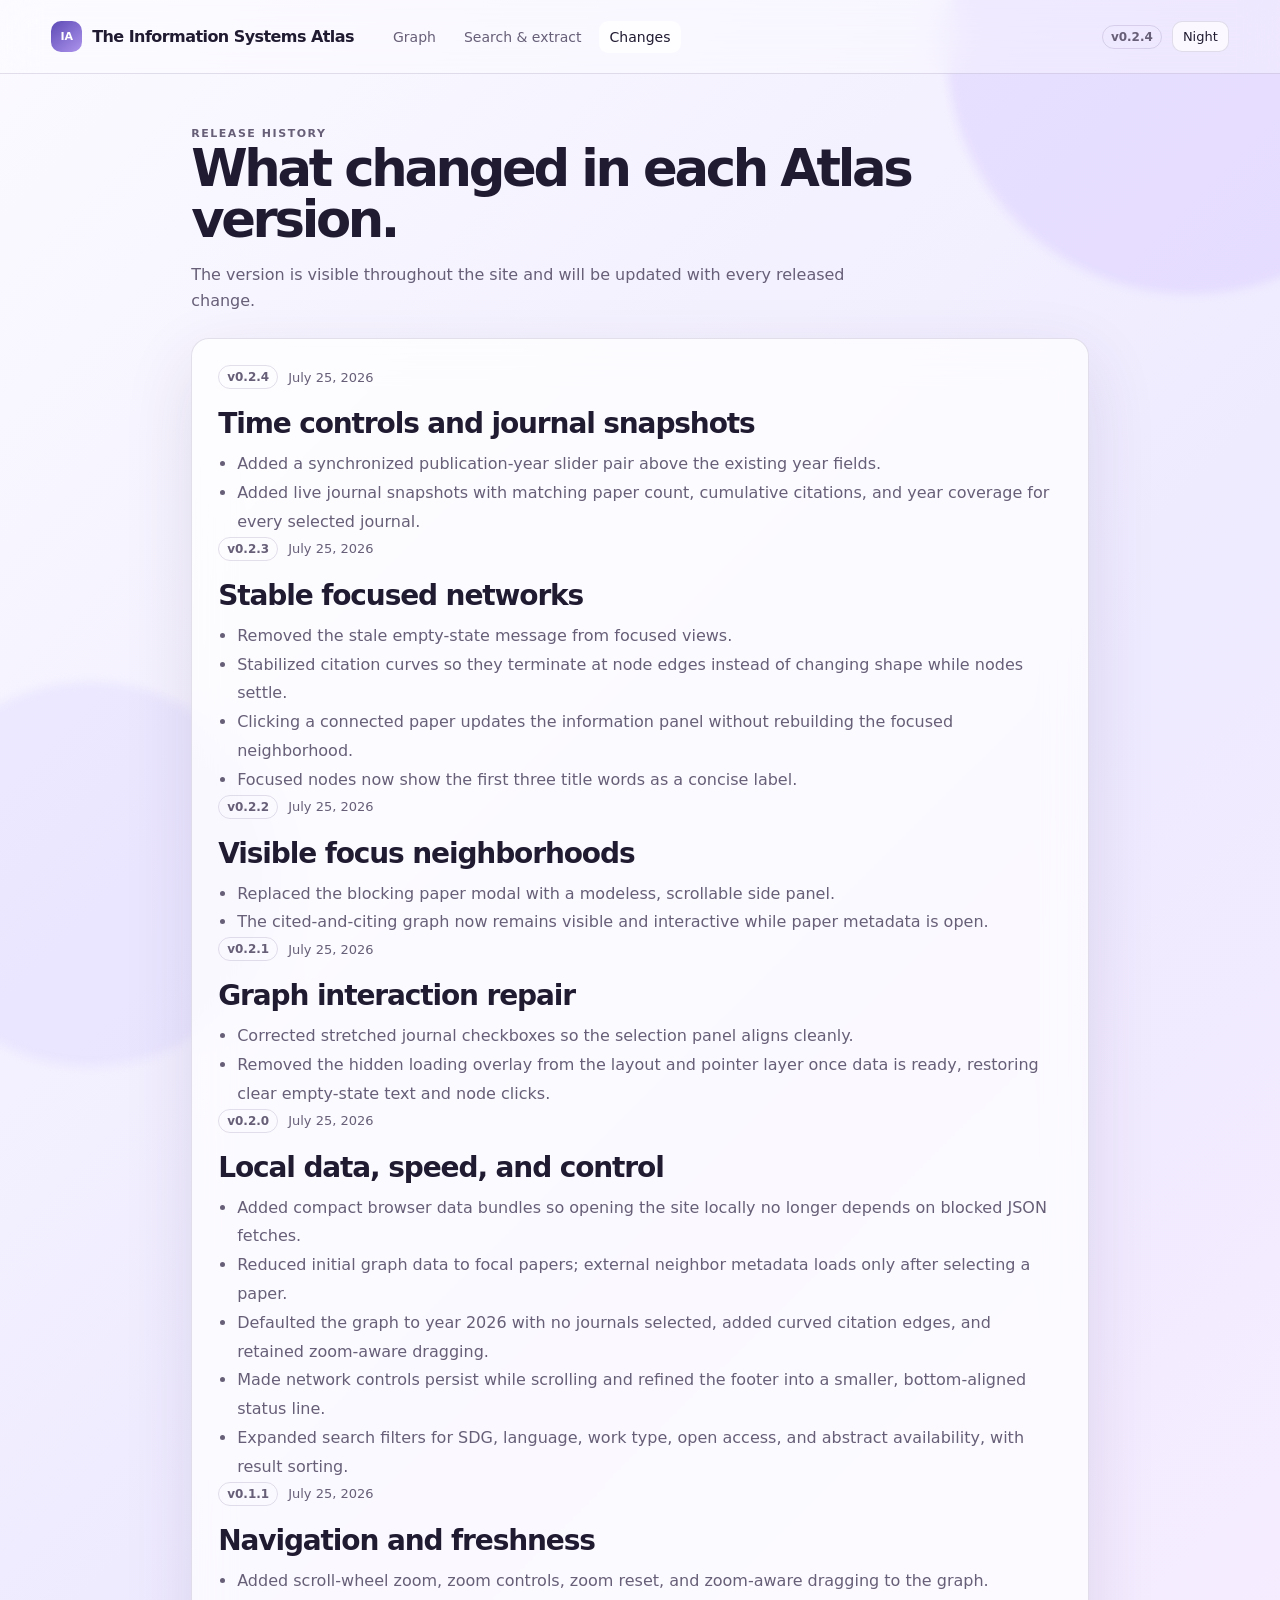
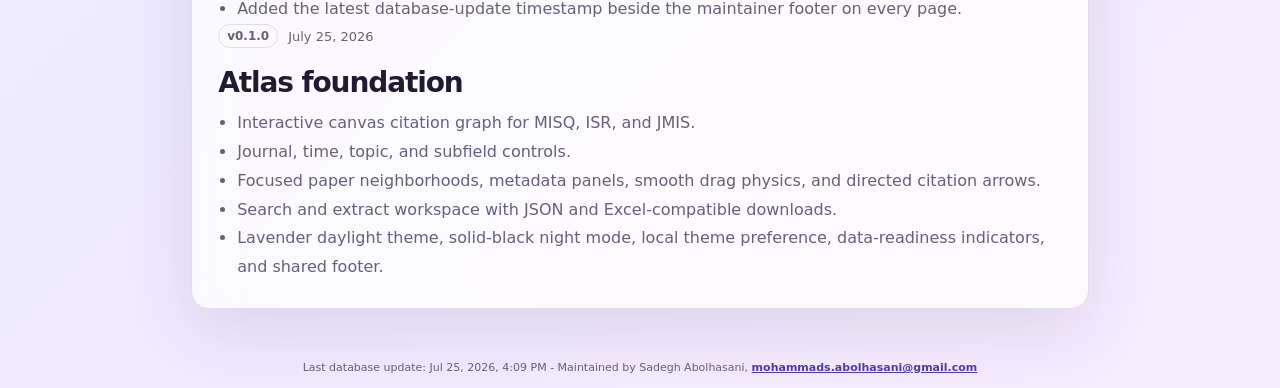
==== changes.html @ 35831360 "Initial Information Systems Atlas site" ====
<!doctype html>
<html lang="en">
  <head>
    <meta charset="UTF-8" />
    <meta name="viewport" content="width=device-width, initial-scale=1.0" />
    <title>Changes - The Information Systems Atlas</title>
    <link rel="stylesheet" href="styles.css" />
    <script defer src="version.js"></script>
    <script defer src="atlas_metadata.js"></script>
    <script defer src="app.js"></script>
  </head>
  <body>
    <div class="ambient ambient-one"></div><div class="ambient ambient-two"></div>
    <header class="site-header">
      <a class="brand" href="index.html"><span class="brand-mark">IA</span><span>The Information Systems Atlas</span></a>
      <nav aria-label="Primary navigation"><a href="index.html">Graph</a><a href="search.html">Search &amp; extract</a><a class="active" href="changes.html">Changes</a></nav>
      <div class="header-actions"><span class="version-pill">v<span data-version></span></span><button class="theme-toggle" type="button" aria-label="Toggle night mode">Night</button></div>
    </header>
    <main class="changes-layout">
      <section class="hero-panel compact"><p class="eyebrow">Release history</p><h1>What changed in each Atlas version.</h1><p>The version is visible throughout the site and will be updated with every released change.</p></section>
      <section class="changelog-card">
        <article><div class="release-meta"><span class="version-pill">v0.2.4</span><time datetime="2026-07-25">July 25, 2026</time></div><h2>Time controls and journal snapshots</h2><ul><li>Added a synchronized publication-year slider pair above the existing year fields.</li><li>Added live journal snapshots with matching paper count, cumulative citations, and year coverage for every selected journal.</li></ul></article>
        <article><div class="release-meta"><span class="version-pill">v0.2.3</span><time datetime="2026-07-25">July 25, 2026</time></div><h2>Stable focused networks</h2><ul><li>Removed the stale empty-state message from focused views.</li><li>Stabilized citation curves so they terminate at node edges instead of changing shape while nodes settle.</li><li>Clicking a connected paper updates the information panel without rebuilding the focused neighborhood.</li><li>Focused nodes now show the first three title words as a concise label.</li></ul></article>
        <article><div class="release-meta"><span class="version-pill">v0.2.2</span><time datetime="2026-07-25">July 25, 2026</time></div><h2>Visible focus neighborhoods</h2><ul><li>Replaced the blocking paper modal with a modeless, scrollable side panel.</li><li>The cited-and-citing graph now remains visible and interactive while paper metadata is open.</li></ul></article>
        <article><div class="release-meta"><span class="version-pill">v0.2.1</span><time datetime="2026-07-25">July 25, 2026</time></div><h2>Graph interaction repair</h2><ul><li>Corrected stretched journal checkboxes so the selection panel aligns cleanly.</li><li>Removed the hidden loading overlay from the layout and pointer layer once data is ready, restoring clear empty-state text and node clicks.</li></ul></article>
        <article><div class="release-meta"><span class="version-pill">v0.2.0</span><time datetime="2026-07-25">July 25, 2026</time></div><h2>Local data, speed, and control</h2><ul><li>Added compact browser data bundles so opening the site locally no longer depends on blocked JSON fetches.</li><li>Reduced initial graph data to focal papers; external neighbor metadata loads only after selecting a paper.</li><li>Defaulted the graph to year 2026 with no journals selected, added curved citation edges, and retained zoom-aware dragging.</li><li>Made network controls persist while scrolling and refined the footer into a smaller, bottom-aligned status line.</li><li>Expanded search filters for SDG, language, work type, open access, and abstract availability, with result sorting.</li></ul></article>
        <article><div class="release-meta"><span class="version-pill">v0.1.1</span><time datetime="2026-07-25">July 25, 2026</time></div><h2>Navigation and freshness</h2><ul><li>Added scroll-wheel zoom, zoom controls, zoom reset, and zoom-aware dragging to the graph.</li><li>Added the latest database-update timestamp beside the maintainer footer on every page.</li></ul></article>
        <article><div class="release-meta"><span class="version-pill">v0.1.0</span><time datetime="2026-07-25">July 25, 2026</time></div><h2>Atlas foundation</h2><ul><li>Interactive canvas citation graph for MISQ, ISR, and JMIS.</li><li>Journal, time, topic, and subfield controls.</li><li>Focused paper neighborhoods, metadata panels, smooth drag physics, and directed citation arrows.</li><li>Search and extract workspace with JSON and Excel-compatible downloads.</li><li>Lavender daylight theme, solid-black night mode, local theme preference, data-readiness indicators, and shared footer.</li></ul></article>
      </section>
    </main>
    <footer>Last database update: <span data-last-update>Reading...</span> - Maintained by Sadegh Abolhasani, <a href="mailto:mohammads.abolhasani@gmail.com">mohammads.abolhasani@gmail.com</a></footer>
  </body>
</html>
---- styles.css ----
:root { --ink:#211b32; --muted:#675f78; --paper:rgba(255,255,255,.72); --line:rgba(74,53,116,.15); --lav:#eeeaff; --lav-2:#ded4fb; --shadow:0 24px 70px rgba(63,41,99,.12); --misq:#7463d9; --isr:#ef8a67; --jmis:#25a99b; --external:#98a0b8; --accent:#4f3da6; }
*{box-sizing:border-box} body{margin:0;min-height:100vh;color:var(--ink);font-family:Inter,ui-sans-serif,system-ui,-apple-system,BlinkMacSystemFont,"Segoe UI",sans-serif;background:linear-gradient(135deg,#fbfaff 0%,var(--lav) 55%,#f8edff 100%);transition:background .35s,color .35s}.ambient{position:fixed;border-radius:50%;filter:blur(5px);pointer-events:none;z-index:-1}.ambient-one{width:38vw;height:38vw;top:-15vw;right:-12vw;background:rgba(201,178,255,.28)}.ambient-two{width:30vw;height:30vw;bottom:-13vw;left:-8vw;background:rgba(207,197,255,.25)}
body.night{--ink:#f5f2fb;--muted:#bdb6ca;--paper:rgba(18,18,18,.88);--line:rgba(255,255,255,.15);--lav:#000;--lav-2:#000;--shadow:0 24px 70px rgba(0,0,0,.48);--accent:#c2aaff;background:#000}.night .ambient{display:none}.night input,.night select{background:#121212;color:var(--ink)}.night .network-shell{background:#050505}.night .paper-dialog{background:#0a0a0a}
a{color:inherit}.site-header{height:74px;padding:0 clamp(20px,4vw,64px);display:flex;align-items:center;gap:28px;border-bottom:1px solid var(--line);background:rgba(255,255,255,.32);backdrop-filter:blur(18px);position:sticky;top:0;z-index:20}.brand{display:flex;align-items:center;gap:10px;text-decoration:none;font-weight:760;letter-spacing:-.035em;white-space:nowrap}.brand-mark{width:31px;height:31px;border-radius:10px;display:grid;place-items:center;background:linear-gradient(140deg,#5d4bb5,#ad94ed);color:white;font-size:11px;letter-spacing:0}.site-header nav{display:flex;gap:6px}.site-header nav a{padding:8px 11px;border-radius:9px;text-decoration:none;color:var(--muted);font-size:14px}.site-header nav a.active,.site-header nav a:hover{color:var(--ink);background:var(--paper)}.header-actions{margin-left:auto;display:flex;align-items:center;gap:10px}.version-pill{font-size:12px;font-weight:750;border:1px solid var(--line);border-radius:999px;padding:4px 8px;color:var(--muted);white-space:nowrap}.theme-toggle,.text-button,.secondary-button{border:1px solid var(--line);border-radius:10px;background:var(--paper);color:var(--ink);cursor:pointer;font:inherit}.theme-toggle{padding:7px 10px;font-size:13px}.text-button{border:0;background:none;color:var(--accent);padding:0}.primary-button{border:0;border-radius:10px;background:var(--accent);color:white;padding:10px 15px;font:inherit;font-weight:700;cursor:pointer;box-shadow:0 8px 20px rgba(79,61,166,.22)}.secondary-button{padding:9px 12px;font-size:14px}
.graph-layout,.search-layout,.changes-layout{width:min(1540px,100%);margin:0 auto;padding:clamp(30px,4vw,62px) clamp(18px,4vw,64px) 56px}.graph-layout{display:grid;grid-template-columns:300px minmax(0,1fr);gap:20px}.hero-panel{grid-column:1/-1;max-width:790px}.hero-panel.compact{margin-bottom:24px}.eyebrow{text-transform:uppercase;letter-spacing:.14em;font-size:11px;font-weight:800;color:var(--accent);margin:0 0 11px}.hero-panel h1{font-size:clamp(34px,4vw,60px);line-height:.99;letter-spacing:-.065em;margin:0 0 17px}.hero-panel p{margin:0;max-width:670px;line-height:1.65;color:var(--muted)}
.control-panel,.search-controls,.results-panel,.changelog-card{background:var(--paper);border:1px solid var(--line);border-radius:18px;box-shadow:var(--shadow);backdrop-filter:blur(20px)}.control-panel{padding:20px;height:max-content;position:sticky;top:94px}.control-heading{display:flex;justify-content:space-between;gap:10px;align-items:center;margin-bottom:18px}.control-heading strong{font-size:14px}.control-panel fieldset{border:0;padding:0;margin:0 0 16px}.control-panel legend,label{font-size:12px;font-weight:750;color:var(--muted)}.journal-options{display:grid;gap:9px;margin-top:8px}.journal-options label{display:flex;align-items:center;gap:7px;color:var(--ink);font-weight:600}.journal-dot{width:8px;height:8px;border-radius:50%}.misq{background:var(--misq)}.isr{background:var(--isr)}.jmis{background:var(--jmis)}.filter-grid{display:grid;grid-template-columns:1fr 1fr;gap:10px}.control-panel>label{display:grid;gap:6px;margin-top:13px}input,select{width:100%;border:1px solid var(--line);background:rgba(255,255,255,.64);color:var(--ink);border-radius:9px;padding:9px 10px;font:inherit;font-size:13px;outline:none}input:focus,select:focus{border-color:var(--accent);box-shadow:0 0 0 3px rgba(103,76,196,.14)}.graph-legend{display:grid;gap:8px;margin-top:21px;color:var(--muted);font-size:11px}.graph-legend span{display:flex;align-items:center;gap:7px}.line{display:inline-block;width:19px;height:3px;border-radius:99px}.line.misq{background:var(--misq)}.line.isr{background:var(--isr)}.line.jmis{background:var(--jmis)}.line.external{background:var(--external)}
.journal-stats{display:grid;gap:7px;margin:0 0 17px}.journal-stats>p{margin:0;font-size:12px;line-height:1.45;color:var(--muted)}.journal-stat{border-left:3px solid var(--journal-color);padding:7px 0 7px 9px;background:linear-gradient(90deg,color-mix(in srgb,var(--journal-color) 8%,transparent),transparent);border-radius:4px}.journal-stat strong{display:block;font-size:12px;color:var(--ink)}.journal-stat span{display:block;margin-top:2px;font-size:11px;color:var(--muted)}.year-range-control{margin-top:1px!important}.year-range-labels{display:flex;justify-content:space-between;margin:8px 0 5px;font-size:11px;color:var(--muted);font-weight:700}.range-sliders{display:grid;gap:4px}.range-sliders input[type="range"]{width:100%;height:14px;padding:0;border:0;background:transparent;appearance:none}.range-sliders input[type="range"]::-webkit-slider-runnable-track{height:4px;background:var(--line);border-radius:999px}.range-sliders input[type="range"]::-webkit-slider-thumb{appearance:none;width:15px;height:15px;margin-top:-5px;border:2px solid #fff;border-radius:50%;background:var(--accent);box-shadow:0 1px 5px rgba(24,17,47,.26);cursor:ew-resize}.range-sliders input[type="range"]::-moz-range-track{height:4px;background:var(--line);border-radius:999px}.range-sliders input[type="range"]::-moz-range-thumb{width:12px;height:12px;border:2px solid #fff;border-radius:50%;background:var(--accent);box-shadow:0 1px 5px rgba(24,17,47,.26);cursor:ew-resize}
.network-shell{position:relative;min-height:650px;overflow:hidden;background:rgba(255,255,255,.48);border:1px solid var(--line);border-radius:20px;box-shadow:var(--shadow)}.network-toolbar{display:flex;justify-content:space-between;align-items:flex-start;gap:12px;padding:16px 20px;position:absolute;inset:0 0 auto;z-index:3;background:linear-gradient(180deg,rgba(255,255,255,.65),transparent);pointer-events:none}.network-toolbar strong{display:block;font-size:14px}.network-toolbar span,.toolbar-hint{font-size:12px;color:var(--muted);margin-top:4px;display:block}.toolbar-hint{padding-top:2px}.zoom-controls{margin-left:auto;display:flex;gap:4px;pointer-events:auto}.zoom-controls button{min-width:30px;height:30px;border:1px solid var(--line);border-radius:8px;background:var(--paper);color:var(--ink);cursor:pointer;font-weight:750}.zoom-controls #zoom-reset{min-width:48px;font-size:11px}#network-canvas{display:block;width:100%;height:650px;cursor:grab}.network-empty,.network-loading{position:absolute;inset:0;display:grid;place-items:center;color:var(--muted);font-size:14px}.network-loading{background:rgba(247,244,255,.55);z-index:2}.night .network-loading{background:rgba(0,0,0,.6)}
.paper-dialog{width:min(620px,calc(100vw - 28px));max-height:min(82vh,850px);border:1px solid var(--line);border-radius:20px;padding:30px;background:#fff;color:var(--ink);box-shadow:0 25px 100px rgba(16,8,35,.35)}.paper-dialog::backdrop{background:rgba(25,16,44,.32);backdrop-filter:blur(3px)}.close-dialog{position:absolute;right:13px;top:12px;border:0;background:transparent;font-size:30px;cursor:pointer;color:var(--muted)}.paper-kicker{font-size:12px;font-weight:750;color:var(--accent);margin-bottom:10px}.paper-dialog h2{font-size:27px;letter-spacing:-.045em;line-height:1.1;margin:0 25px 15px 0}.paper-meta{display:flex;gap:7px;flex-wrap:wrap;margin-bottom:18px}.paper-meta span{font-size:12px;padding:5px 8px;background:var(--lav);border-radius:999px}.night .paper-meta span{background:#171717}.detail-section{border-top:1px solid var(--line);padding:14px 0}.detail-section h3{font-size:12px;text-transform:uppercase;letter-spacing:.1em;color:var(--muted);margin:0 0 7px}.detail-section p{margin:0;line-height:1.55;font-size:14px}.detail-section a{color:var(--accent);font-weight:700}.detail-chips{display:flex;gap:6px;flex-wrap:wrap}.detail-chips span{font-size:12px;border:1px solid var(--line);border-radius:999px;padding:4px 7px}.dialog-hint{font-size:12px;color:var(--muted);margin-top:17px}
.search-controls{padding:22px}.search-grid{display:grid;grid-template-columns:repeat(4,minmax(0,1fr));gap:14px}.search-grid label{display:grid;gap:6px}.search-grid label:first-child{grid-column:span 2}.search-actions{display:flex;align-items:center;gap:9px;flex-wrap:wrap;margin-top:19px}.result-count{margin-right:auto;color:var(--muted);font-size:13px}.results-panel{margin-top:20px;overflow:hidden}.result-row{padding:18px 20px;border-bottom:1px solid var(--line);display:grid;grid-template-columns:minmax(0,1fr) auto;gap:16px}.result-row:last-child{border-bottom:0}.result-row h2{font-size:16px;letter-spacing:-.025em;margin:0 0 6px}.result-row h2 a{text-decoration:none}.result-row p{margin:0;color:var(--muted);font-size:13px;line-height:1.5}.result-tags{display:flex;gap:6px;flex-wrap:wrap;align-content:start}.result-tags span{font-size:11px;background:var(--lav);border-radius:999px;padding:4px 6px;white-space:nowrap}.night .result-tags span{background:#171717}.empty-results{padding:40px;text-align:center;color:var(--muted)}.changes-layout{max-width:1000px}.changelog-card{padding:26px}.release-meta{display:flex;gap:10px;align-items:center;color:var(--muted);font-size:13px}.changelog-card h2{font-size:28px;letter-spacing:-.04em;margin:18px 0 10px}.changelog-card ul{margin:0;padding-left:19px;line-height:1.8;color:var(--muted)}footer{border-top:1px solid var(--line);padding:22px max(18px,4vw);color:var(--muted);font-size:13px}footer a{color:var(--accent);font-weight:650}
@media(max-width:920px){.graph-layout{grid-template-columns:1fr}.control-panel{position:static}.search-grid{grid-template-columns:repeat(2,minmax(0,1fr))}.site-header{gap:12px}.site-header nav{display:none}.network-shell,#network-canvas{min-height:560px;height:560px}}@media(max-width:600px){.brand span:last-child{display:none}.hero-panel h1{font-size:38px}.search-grid{grid-template-columns:1fr}.search-grid label:first-child{grid-column:auto}.result-row{grid-template-columns:1fr}.toolbar-hint{display:none}.header-actions{gap:5px}.theme-toggle span{display:none}}

/* Version 0.2 layout refinements */
body{display:flex;flex-direction:column}.graph-layout,.search-layout,.changes-layout{flex:1;padding-bottom:42px}.control-panel{top:86px;max-height:calc(100vh - 98px);overflow:auto}footer{margin-top:auto;padding:10px max(18px,4vw) 14px;text-align:center;font-size:11px;background:transparent;border:0}
@media(max-width:920px){.control-panel{position:sticky;top:82px;z-index:10}}

/* Version 0.2.1 interaction and alignment corrections */
.journal-options input[type="checkbox"]{width:auto;min-width:0;margin:0;accent-color:var(--accent)}.network-empty[hidden],.network-loading[hidden]{display:none!important}

/* Version 0.2.2: focused graph stays active beside the paper details. */
.paper-dialog{position:fixed;top:92px;right:22px;left:auto;margin:0;width:min(430px,calc(100vw - 40px));height:calc(100vh - 120px);max-height:none;z-index:30}.paper-dialog::backdrop{display:none}
@media(max-width:700px){.paper-dialog{top:auto;right:12px;bottom:12px;width:calc(100vw - 24px);height:min(70vh,700px)}}
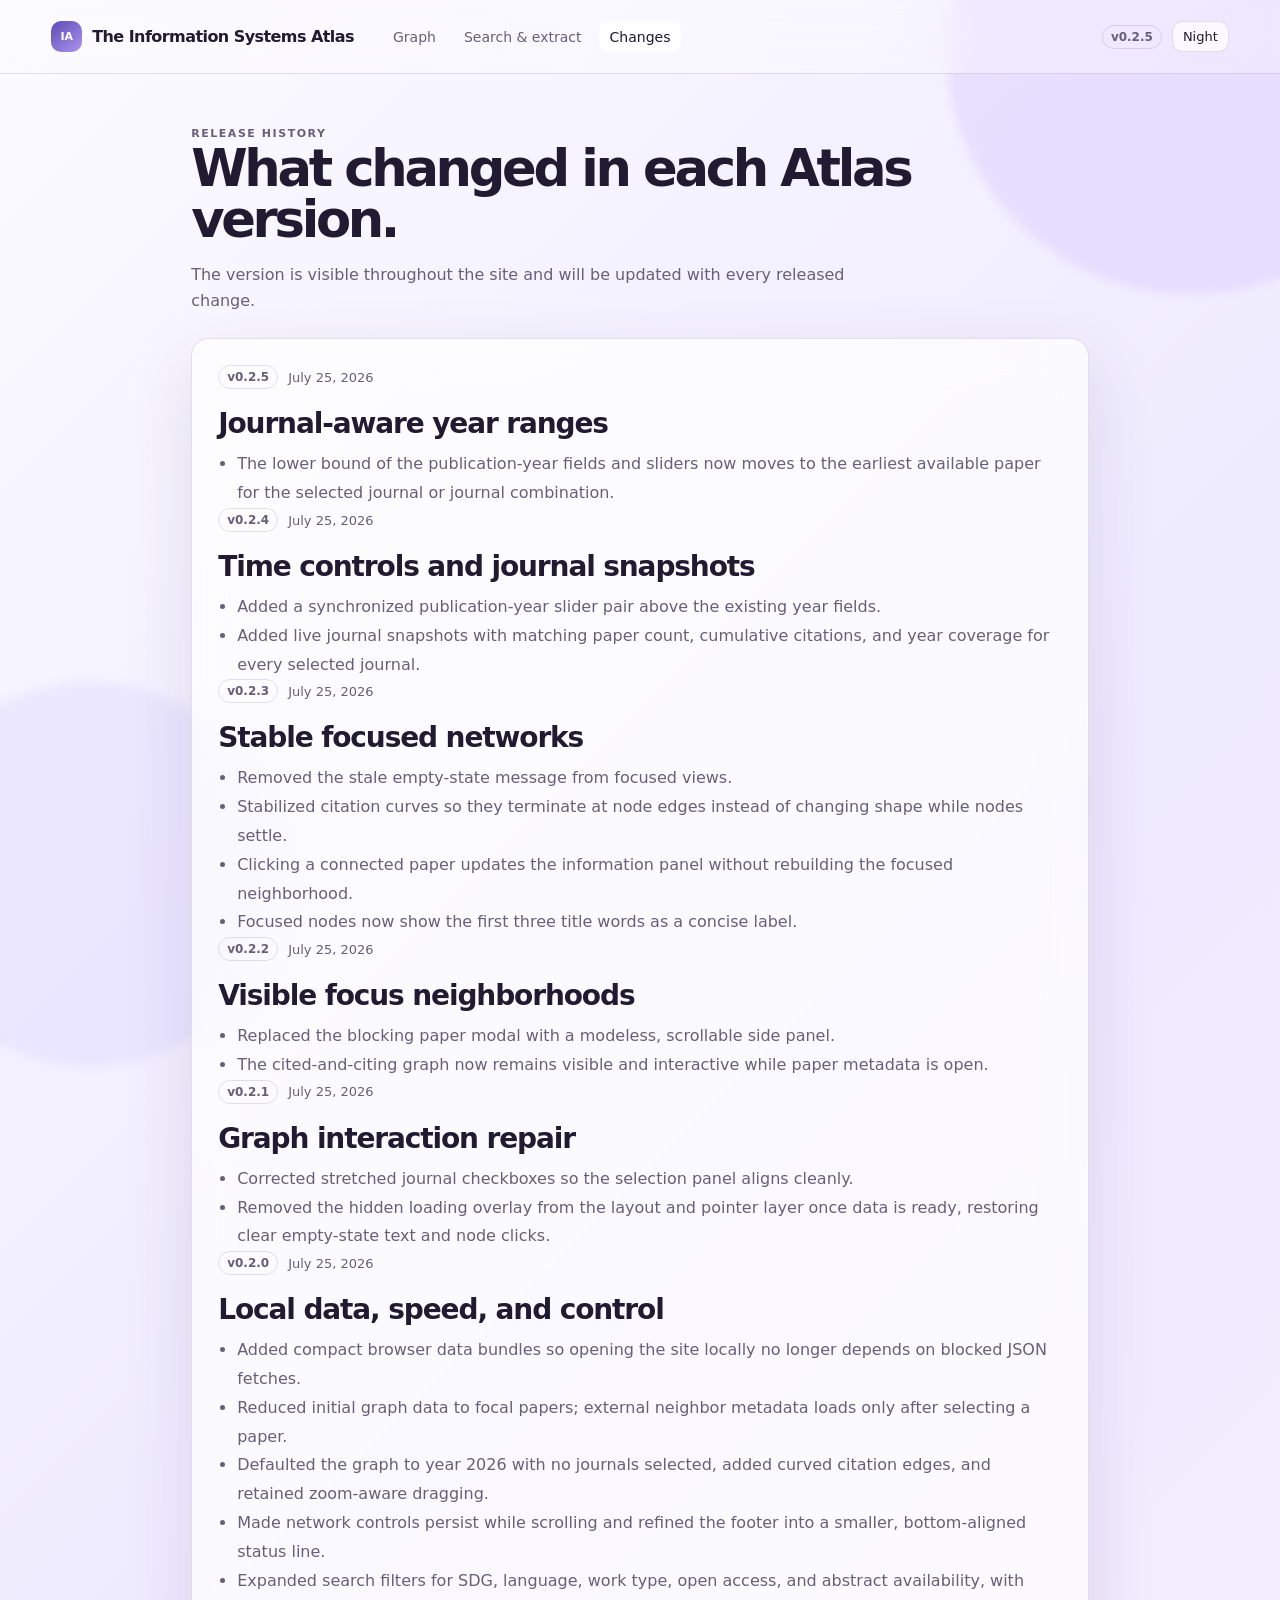
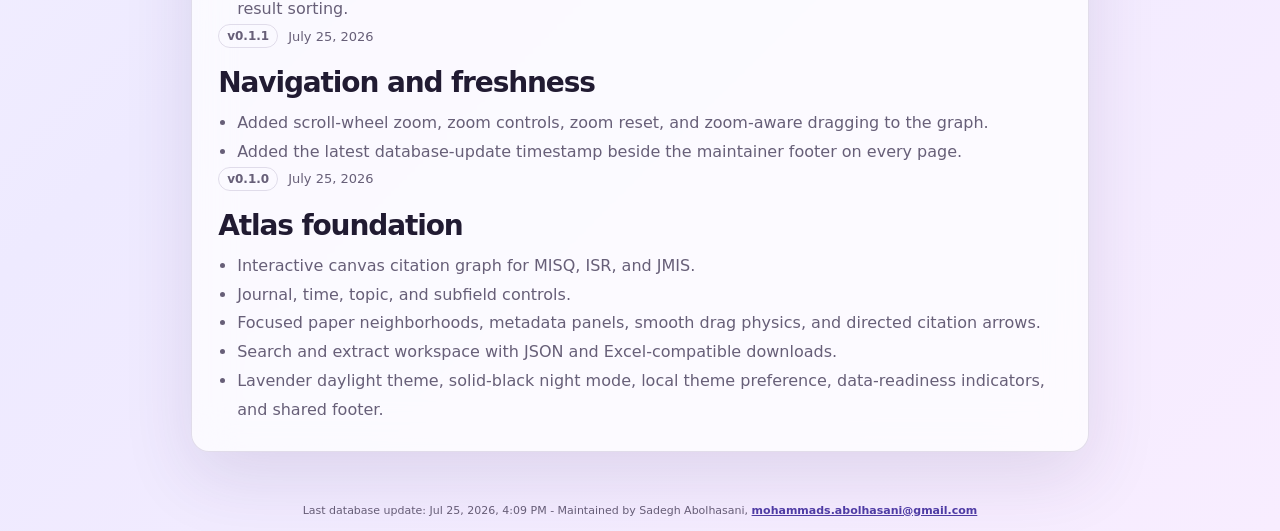
==== commit fcc8e07d: "Add journal statistics and adaptive year controls" ====
--- a/changes.html
+++ b/changes.html
@@ -19,6 +19,7 @@
     <main class="changes-layout">
       <section class="hero-panel compact"><p class="eyebrow">Release history</p><h1>What changed in each Atlas version.</h1><p>The version is visible throughout the site and will be updated with every released change.</p></section>
       <section class="changelog-card">
+        <article><div class="release-meta"><span class="version-pill">v0.2.5</span><time datetime="2026-07-25">July 25, 2026</time></div><h2>Journal-aware year ranges</h2><ul><li>The lower bound of the publication-year fields and sliders now moves to the earliest available paper for the selected journal or journal combination.</li></ul></article>
         <article><div class="release-meta"><span class="version-pill">v0.2.4</span><time datetime="2026-07-25">July 25, 2026</time></div><h2>Time controls and journal snapshots</h2><ul><li>Added a synchronized publication-year slider pair above the existing year fields.</li><li>Added live journal snapshots with matching paper count, cumulative citations, and year coverage for every selected journal.</li></ul></article>
         <article><div class="release-meta"><span class="version-pill">v0.2.3</span><time datetime="2026-07-25">July 25, 2026</time></div><h2>Stable focused networks</h2><ul><li>Removed the stale empty-state message from focused views.</li><li>Stabilized citation curves so they terminate at node edges instead of changing shape while nodes settle.</li><li>Clicking a connected paper updates the information panel without rebuilding the focused neighborhood.</li><li>Focused nodes now show the first three title words as a concise label.</li></ul></article>
         <article><div class="release-meta"><span class="version-pill">v0.2.2</span><time datetime="2026-07-25">July 25, 2026</time></div><h2>Visible focus neighborhoods</h2><ul><li>Replaced the blocking paper modal with a modeless, scrollable side panel.</li><li>The cited-and-citing graph now remains visible and interactive while paper metadata is open.</li></ul></article>
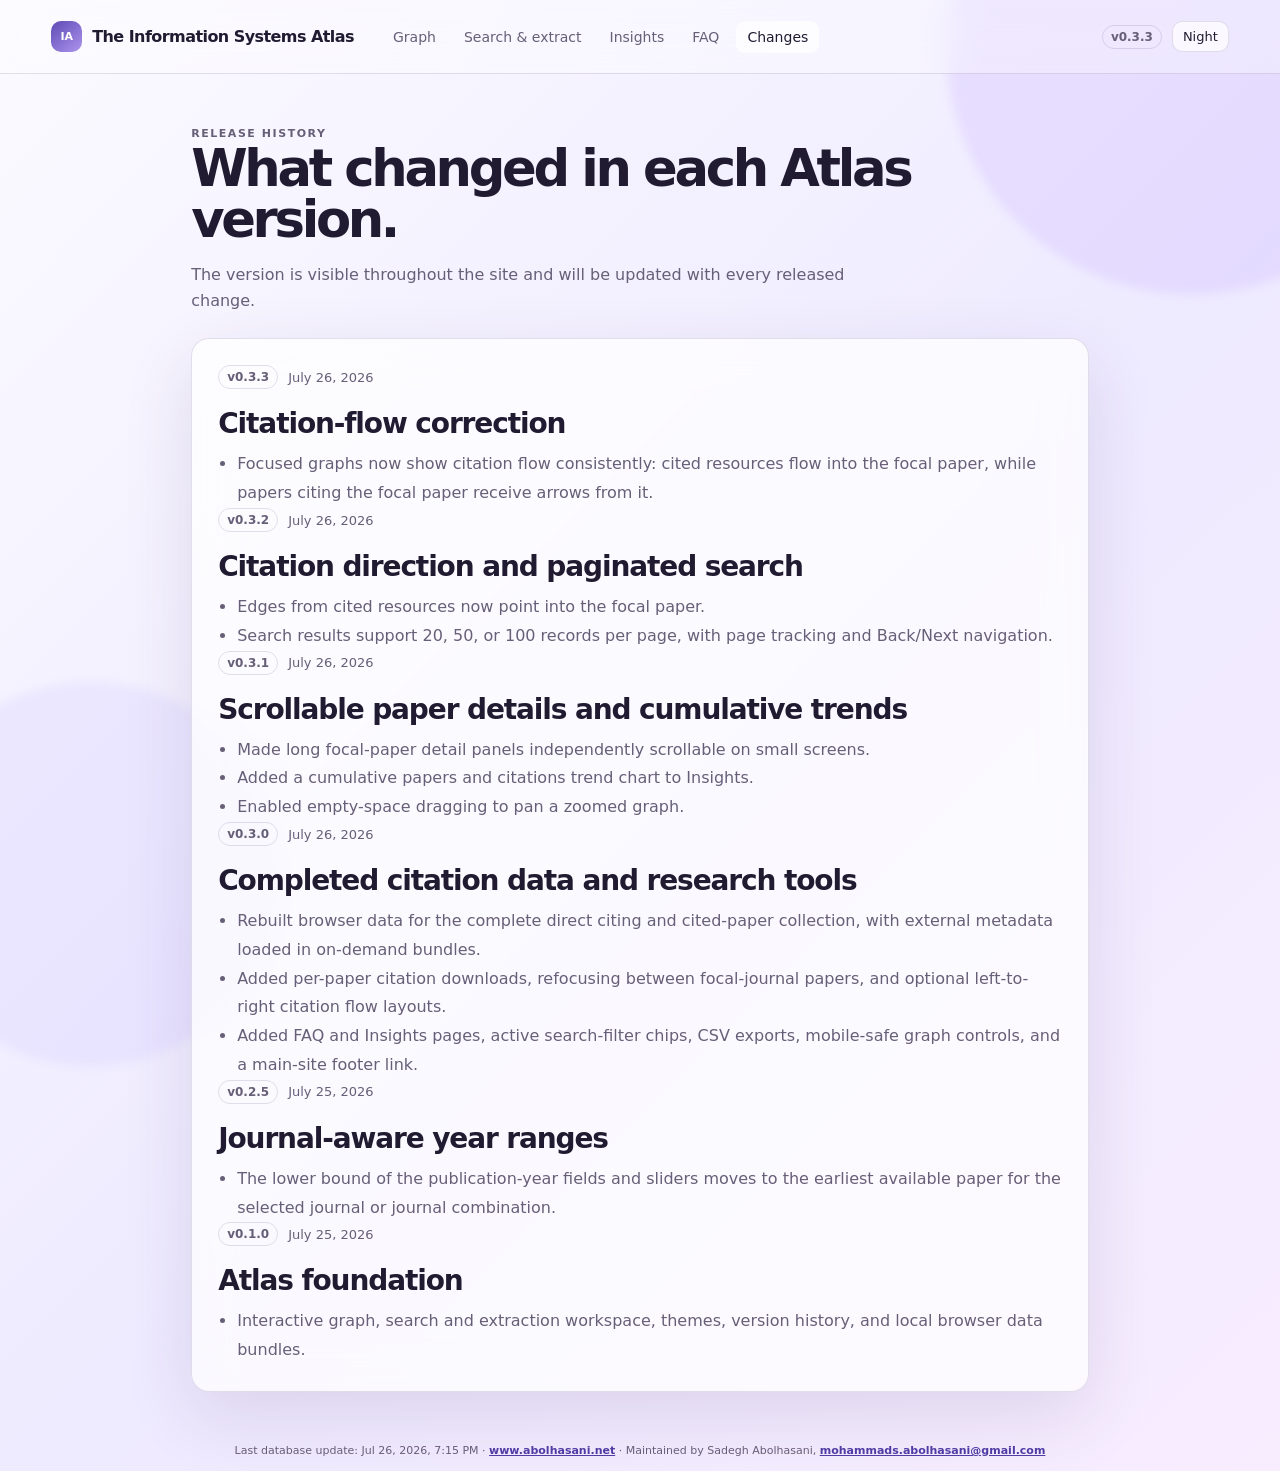
==== commit 0e79030d: "Release Atlas v0.3.3 with complete citation data" ====
--- a/changes.html
+++ b/changes.html
@@ -13,22 +13,20 @@
     <div class="ambient ambient-one"></div><div class="ambient ambient-two"></div>
     <header class="site-header">
       <a class="brand" href="index.html"><span class="brand-mark">IA</span><span>The Information Systems Atlas</span></a>
-      <nav aria-label="Primary navigation"><a href="index.html">Graph</a><a href="search.html">Search &amp; extract</a><a class="active" href="changes.html">Changes</a></nav>
+      <nav aria-label="Primary navigation"><a href="index.html">Graph</a><a href="search.html">Search &amp; extract</a><a href="insights.html">Insights</a><a href="faq.html">FAQ</a><a class="active" href="changes.html">Changes</a></nav>
       <div class="header-actions"><span class="version-pill">v<span data-version></span></span><button class="theme-toggle" type="button" aria-label="Toggle night mode">Night</button></div>
     </header>
     <main class="changes-layout">
       <section class="hero-panel compact"><p class="eyebrow">Release history</p><h1>What changed in each Atlas version.</h1><p>The version is visible throughout the site and will be updated with every released change.</p></section>
       <section class="changelog-card">
-        <article><div class="release-meta"><span class="version-pill">v0.2.5</span><time datetime="2026-07-25">July 25, 2026</time></div><h2>Journal-aware year ranges</h2><ul><li>The lower bound of the publication-year fields and sliders now moves to the earliest available paper for the selected journal or journal combination.</li></ul></article>
-        <article><div class="release-meta"><span class="version-pill">v0.2.4</span><time datetime="2026-07-25">July 25, 2026</time></div><h2>Time controls and journal snapshots</h2><ul><li>Added a synchronized publication-year slider pair above the existing year fields.</li><li>Added live journal snapshots with matching paper count, cumulative citations, and year coverage for every selected journal.</li></ul></article>
-        <article><div class="release-meta"><span class="version-pill">v0.2.3</span><time datetime="2026-07-25">July 25, 2026</time></div><h2>Stable focused networks</h2><ul><li>Removed the stale empty-state message from focused views.</li><li>Stabilized citation curves so they terminate at node edges instead of changing shape while nodes settle.</li><li>Clicking a connected paper updates the information panel without rebuilding the focused neighborhood.</li><li>Focused nodes now show the first three title words as a concise label.</li></ul></article>
-        <article><div class="release-meta"><span class="version-pill">v0.2.2</span><time datetime="2026-07-25">July 25, 2026</time></div><h2>Visible focus neighborhoods</h2><ul><li>Replaced the blocking paper modal with a modeless, scrollable side panel.</li><li>The cited-and-citing graph now remains visible and interactive while paper metadata is open.</li></ul></article>
-        <article><div class="release-meta"><span class="version-pill">v0.2.1</span><time datetime="2026-07-25">July 25, 2026</time></div><h2>Graph interaction repair</h2><ul><li>Corrected stretched journal checkboxes so the selection panel aligns cleanly.</li><li>Removed the hidden loading overlay from the layout and pointer layer once data is ready, restoring clear empty-state text and node clicks.</li></ul></article>
-        <article><div class="release-meta"><span class="version-pill">v0.2.0</span><time datetime="2026-07-25">July 25, 2026</time></div><h2>Local data, speed, and control</h2><ul><li>Added compact browser data bundles so opening the site locally no longer depends on blocked JSON fetches.</li><li>Reduced initial graph data to focal papers; external neighbor metadata loads only after selecting a paper.</li><li>Defaulted the graph to year 2026 with no journals selected, added curved citation edges, and retained zoom-aware dragging.</li><li>Made network controls persist while scrolling and refined the footer into a smaller, bottom-aligned status line.</li><li>Expanded search filters for SDG, language, work type, open access, and abstract availability, with result sorting.</li></ul></article>
-        <article><div class="release-meta"><span class="version-pill">v0.1.1</span><time datetime="2026-07-25">July 25, 2026</time></div><h2>Navigation and freshness</h2><ul><li>Added scroll-wheel zoom, zoom controls, zoom reset, and zoom-aware dragging to the graph.</li><li>Added the latest database-update timestamp beside the maintainer footer on every page.</li></ul></article>
-        <article><div class="release-meta"><span class="version-pill">v0.1.0</span><time datetime="2026-07-25">July 25, 2026</time></div><h2>Atlas foundation</h2><ul><li>Interactive canvas citation graph for MISQ, ISR, and JMIS.</li><li>Journal, time, topic, and subfield controls.</li><li>Focused paper neighborhoods, metadata panels, smooth drag physics, and directed citation arrows.</li><li>Search and extract workspace with JSON and Excel-compatible downloads.</li><li>Lavender daylight theme, solid-black night mode, local theme preference, data-readiness indicators, and shared footer.</li></ul></article>
+        <article><div class="release-meta"><span class="version-pill">v0.3.3</span><time datetime="2026-07-26">July 26, 2026</time></div><h2>Citation-flow correction</h2><ul><li>Focused graphs now show citation flow consistently: cited resources flow into the focal paper, while papers citing the focal paper receive arrows from it.</li></ul></article>
+        <article><div class="release-meta"><span class="version-pill">v0.3.2</span><time datetime="2026-07-26">July 26, 2026</time></div><h2>Citation direction and paginated search</h2><ul><li>Edges from cited resources now point into the focal paper.</li><li>Search results support 20, 50, or 100 records per page, with page tracking and Back/Next navigation.</li></ul></article>
+        <article><div class="release-meta"><span class="version-pill">v0.3.1</span><time datetime="2026-07-26">July 26, 2026</time></div><h2>Scrollable paper details and cumulative trends</h2><ul><li>Made long focal-paper detail panels independently scrollable on small screens.</li><li>Added a cumulative papers and citations trend chart to Insights.</li><li>Enabled empty-space dragging to pan a zoomed graph.</li></ul></article>
+        <article><div class="release-meta"><span class="version-pill">v0.3.0</span><time datetime="2026-07-26">July 26, 2026</time></div><h2>Completed citation data and research tools</h2><ul><li>Rebuilt browser data for the complete direct citing and cited-paper collection, with external metadata loaded in on-demand bundles.</li><li>Added per-paper citation downloads, refocusing between focal-journal papers, and optional left-to-right citation flow layouts.</li><li>Added FAQ and Insights pages, active search-filter chips, CSV exports, mobile-safe graph controls, and a main-site footer link.</li></ul></article>
+        <article><div class="release-meta"><span class="version-pill">v0.2.5</span><time datetime="2026-07-25">July 25, 2026</time></div><h2>Journal-aware year ranges</h2><ul><li>The lower bound of the publication-year fields and sliders moves to the earliest available paper for the selected journal or journal combination.</li></ul></article>
+        <article><div class="release-meta"><span class="version-pill">v0.1.0</span><time datetime="2026-07-25">July 25, 2026</time></div><h2>Atlas foundation</h2><ul><li>Interactive graph, search and extraction workspace, themes, version history, and local browser data bundles.</li></ul></article>
       </section>
     </main>
-    <footer>Last database update: <span data-last-update>Reading...</span> - Maintained by Sadegh Abolhasani, <a href="mailto:mohammads.abolhasani@gmail.com">mohammads.abolhasani@gmail.com</a></footer>
+    <footer>Last database update: <span data-last-update>Reading...</span> · <a href="https://www.abolhasani.net" target="_blank" rel="noreferrer">www.abolhasani.net</a> · Maintained by Sadegh Abolhasani, <a href="mailto:mohammads.abolhasani@gmail.com">mohammads.abolhasani@gmail.com</a></footer>
   </body>
 </html>
--- a/styles.css
+++ b/styles.css
@@ -18,5 +18,11 @@
 .journal-options input[type="checkbox"]{width:auto;min-width:0;margin:0;accent-color:var(--accent)}.network-empty[hidden],.network-loading[hidden]{display:none!important}
 
 /* Version 0.2.2: focused graph stays active beside the paper details. */
-.paper-dialog{position:fixed;top:92px;right:22px;left:auto;margin:0;width:min(430px,calc(100vw - 40px));height:calc(100vh - 120px);max-height:none;z-index:30}.paper-dialog::backdrop{display:none}
+.paper-dialog{position:fixed;top:92px;right:22px;left:auto;margin:0;width:min(430px,calc(100vw - 40px));height:calc(100vh - 120px);max-height:none;z-index:30;overflow-y:auto;overscroll-behavior:contain;scrollbar-gutter:stable}.paper-dialog::backdrop{display:none}
 @media(max-width:700px){.paper-dialog{top:auto;right:12px;bottom:12px;width:calc(100vw - 24px);height:min(70vh,700px)}}
+
+/* Version 0.3: complete citation neighborhoods, research actions, and responsive layouts. */
+.flow-toggle{display:flex!important;align-items:center;gap:8px;margin:3px 0 0!important;color:var(--ink)!important}.flow-toggle input{width:auto;min-width:0;margin:0;accent-color:var(--accent)}.relationship-actions,.result-actions{display:flex;gap:6px;flex-wrap:wrap;margin:0 0 16px}.relationship-actions button,.result-actions button,.filter-chip{border:1px solid var(--line);border-radius:8px;background:var(--paper);color:var(--ink);font:inherit;font-size:11px;font-weight:700;padding:6px 8px;cursor:pointer}.relationship-actions button:hover,.result-actions button:hover,.filter-chip:hover{border-color:var(--accent);color:var(--accent)}.relationship-actions button:disabled,.result-actions button:disabled{opacity:.55;cursor:wait}.detail-chips{max-width:100%}.detail-chips span{max-width:100%;overflow-wrap:anywhere;word-break:break-word}.detail-section p{overflow-wrap:anywhere}.paper-dialog #paper-details{padding-bottom:12px}.active-filters{display:flex;flex-wrap:wrap;gap:7px;min-height:0;margin-top:15px}.filter-chip{display:inline-flex;align-items:center;gap:7px;background:var(--lav);border-radius:999px}.filter-chip b{font-size:13px;line-height:1}.result-actions{margin-top:10px}.result-row{align-items:start}.insights-layout,.faq-layout{width:min(1120px,100%);margin:0 auto;padding:clamp(30px,4vw,62px) clamp(18px,4vw,64px) 56px;flex:1}.insight-controls{display:grid;grid-template-columns:minmax(0,1.25fr) minmax(180px,.6fr) minmax(280px,1fr);gap:16px;align-items:end;padding:20px;border:1px solid var(--line);border-radius:18px;background:var(--paper);box-shadow:var(--shadow)}.insight-controls label{display:grid;gap:7px}.insight-years{display:grid;grid-template-columns:1fr 1fr;gap:10px}.insight-years input{padding:0;border:0;background:transparent;accent-color:var(--accent)}.insight-summary{display:grid;grid-template-columns:repeat(3,1fr);gap:12px;margin:20px 0}.insight-summary div{padding:18px;border:1px solid var(--line);border-radius:15px;background:var(--paper)}.insight-summary strong{display:block;font-size:28px;letter-spacing:-.04em}.insight-summary span{display:block;margin-top:4px;color:var(--muted);font-size:12px}.insight-chart-card,.faq-card{padding:22px;border:1px solid var(--line);border-radius:18px;background:var(--paper);box-shadow:var(--shadow)}.chart-key{display:flex;gap:18px;flex-wrap:wrap;font-size:12px;color:var(--muted)}.chart-key span{display:flex;gap:7px;align-items:center}.insight-chart-card h2{font-size:18px;letter-spacing:-.03em;margin:28px 0 0}#insight-chart,#insight-cumulative-chart{display:block;width:100%;height:390px;margin-top:14px}.faq-card{display:grid;gap:0}.faq-card details{padding:18px 0;border-bottom:1px solid var(--line)}.faq-card details:last-child{border-bottom:0}.faq-card summary{cursor:pointer;font-size:16px;font-weight:760;letter-spacing:-.02em}.faq-card p{max-width:800px;margin:12px 0 0;color:var(--muted);line-height:1.65}.faq-card a{color:var(--accent);font-weight:700}.night .filter-chip{background:#171717}.night .insight-chart-card,.night .faq-card,.night .insight-summary div,.night .insight-controls{background:#111}
+.pagination{display:flex;align-items:center;justify-content:center;gap:7px;flex-wrap:wrap;padding:18px}.pagination button{border:1px solid var(--line);border-radius:8px;background:var(--paper);color:var(--ink);font:inherit;font-size:12px;font-weight:700;padding:7px 10px;cursor:pointer}.pagination button.active{background:var(--accent);border-color:var(--accent);color:#fff}.pagination button:disabled{opacity:.45;cursor:not-allowed}.pagination span{font-size:12px;color:var(--muted);padding:0 3px}
+@media(max-width:920px){.site-header{height:auto;min-height:64px;align-items:center;flex-wrap:wrap;padding-top:10px;padding-bottom:10px}.site-header nav{display:flex!important;order:3;width:100%;overflow-x:auto;white-space:nowrap;padding-bottom:2px}.header-actions{margin-left:auto}.graph-layout{display:flex;flex-direction:column}.hero-panel{order:0}.control-panel{position:static!important;top:auto!important;max-height:none!important;overflow:visible!important;order:1}.network-shell{order:2;min-height:560px}.network-shell,#network-canvas{height:560px}.paper-dialog{position:fixed;z-index:40}.insight-controls{grid-template-columns:1fr}.insight-summary{grid-template-columns:1fr 1fr}.search-grid{grid-template-columns:repeat(2,minmax(0,1fr))}.search-grid label:first-child{grid-column:span 2}}
+@media(max-width:600px){.site-header{gap:8px}.brand span:last-child{display:none}.header-actions{gap:5px}.graph-layout,.search-layout,.insights-layout,.faq-layout{padding-left:14px;padding-right:14px}.control-panel{padding:16px}.filter-grid,.insight-years{grid-template-columns:1fr}.network-toolbar{padding:13px 14px}.network-toolbar>div:first-child{max-width:70%}.network-shell,#network-canvas{min-height:500px;height:500px}.paper-dialog{top:76px;right:8px;bottom:8px;width:calc(100vw - 16px);height:calc(100vh - 84px);padding:24px 17px}.paper-dialog h2{font-size:22px}.relationship-actions button,.result-actions button{font-size:10px}.search-grid,.search-grid label:first-child{grid-template-columns:1fr;grid-column:auto}.result-row{padding:15px}.result-tags{display:none}.insight-summary{grid-template-columns:1fr}.insight-summary div{padding:14px}#insight-chart,#insight-cumulative-chart{height:280px}.faq-card,.insight-chart-card{padding:16px}}
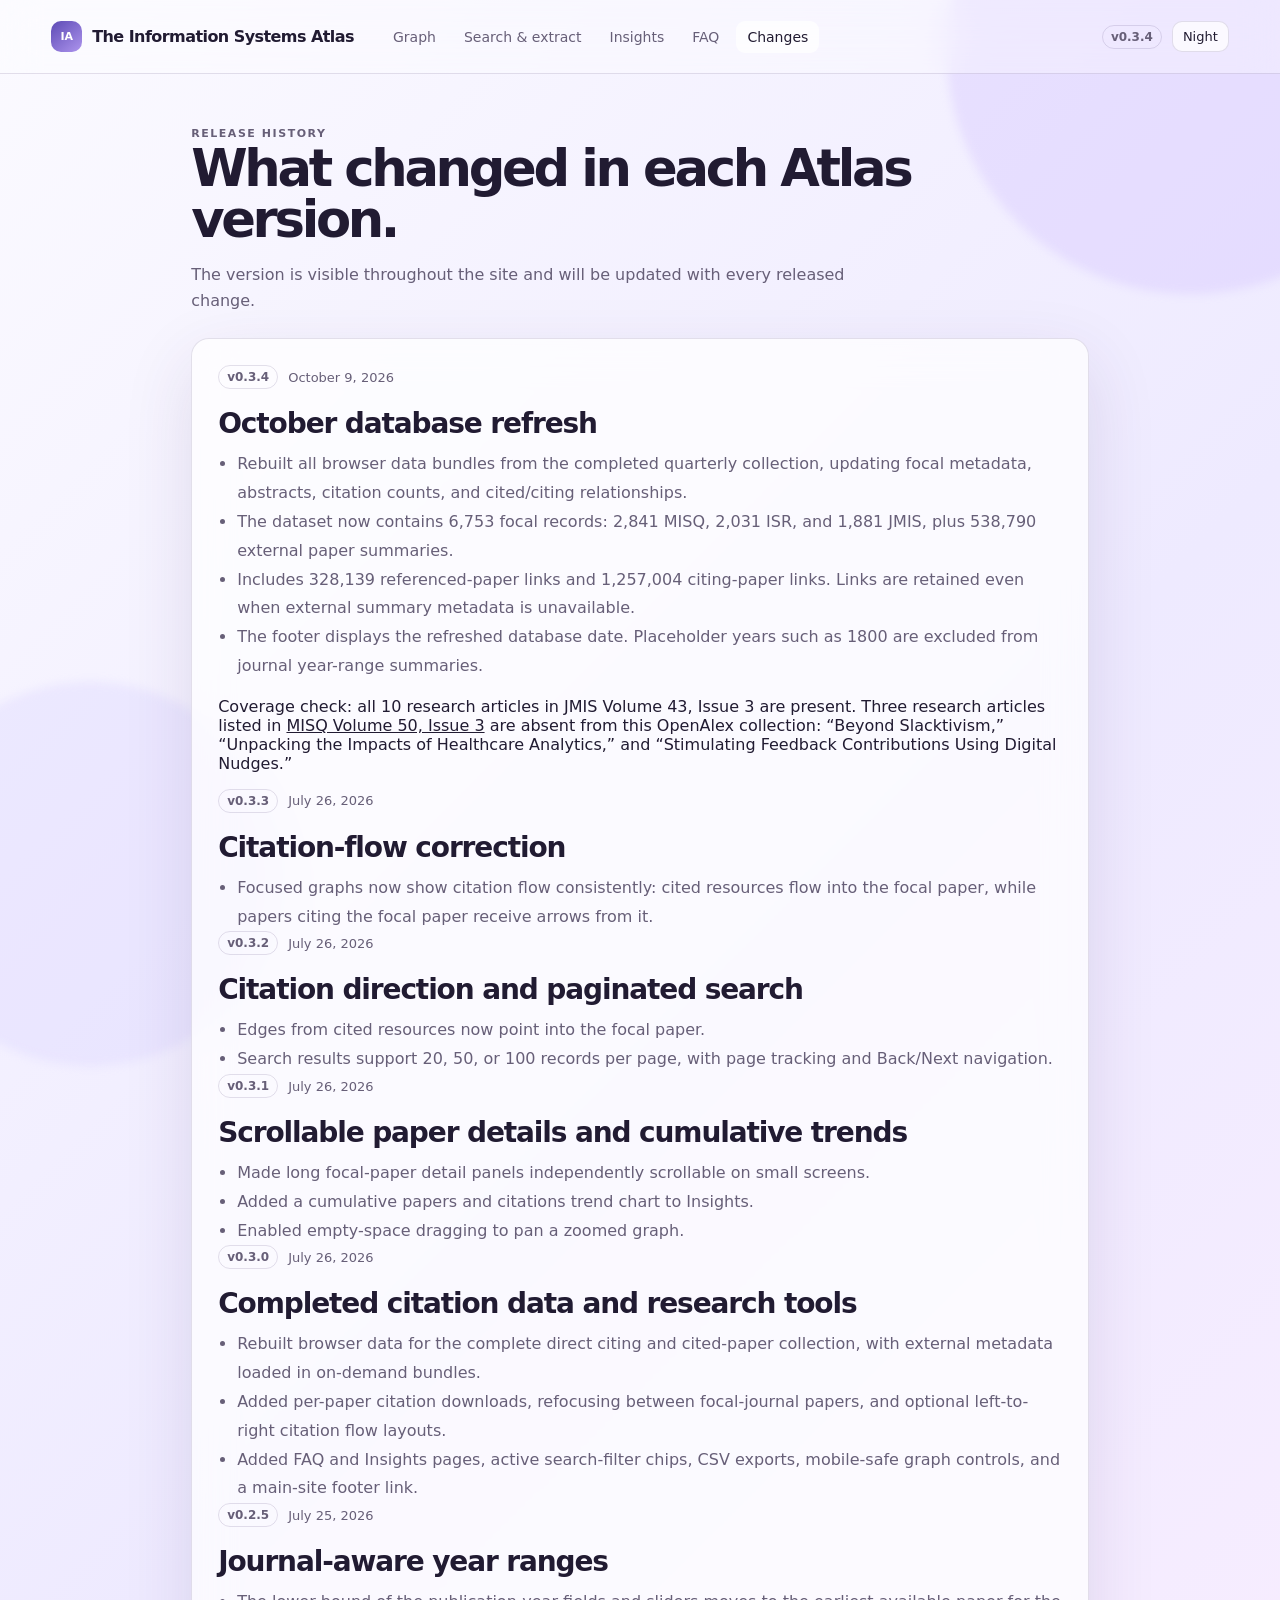
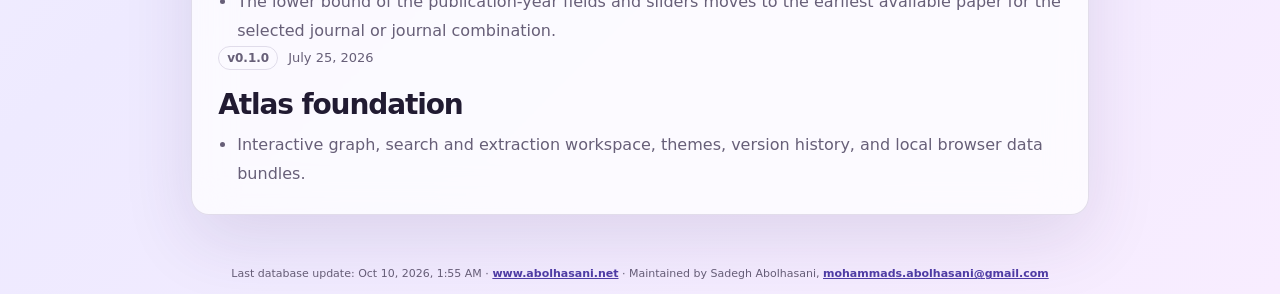
==== commit e5e90523: "Refresh Atlas database for October 2026 (v0.3.4)" ====
--- a/changes.html
+++ b/changes.html
@@ -19,6 +19,7 @@
     <main class="changes-layout">
       <section class="hero-panel compact"><p class="eyebrow">Release history</p><h1>What changed in each Atlas version.</h1><p>The version is visible throughout the site and will be updated with every released change.</p></section>
       <section class="changelog-card">
+        <article><div class="release-meta"><span class="version-pill">v0.3.4</span><time datetime="2026-10-09">October 9, 2026</time></div><h2>October database refresh</h2><ul><li>Rebuilt all browser data bundles from the completed quarterly collection, updating focal metadata, abstracts, citation counts, and cited/citing relationships.</li><li>The dataset now contains 6,753 focal records: 2,841 MISQ, 2,031 ISR, and 1,881 JMIS, plus 538,790 external paper summaries.</li><li>Includes 328,139 referenced-paper links and 1,257,004 citing-paper links. Links are retained even when external summary metadata is unavailable.</li><li>The footer displays the refreshed database date. Placeholder years such as 1800 are excluded from journal year-range summaries.</li></ul><p>Coverage check: all 10 research articles in JMIS Volume 43, Issue 3 are present. Three research articles listed in <a href="https://aisel.aisnet.org/misq/vol50/iss3/" target="_blank" rel="noreferrer">MISQ Volume 50, Issue 3</a> are absent from this OpenAlex collection: “Beyond Slacktivism,” “Unpacking the Impacts of Healthcare Analytics,” and “Stimulating Feedback Contributions Using Digital Nudges.”</p></article>
         <article><div class="release-meta"><span class="version-pill">v0.3.3</span><time datetime="2026-07-26">July 26, 2026</time></div><h2>Citation-flow correction</h2><ul><li>Focused graphs now show citation flow consistently: cited resources flow into the focal paper, while papers citing the focal paper receive arrows from it.</li></ul></article>
         <article><div class="release-meta"><span class="version-pill">v0.3.2</span><time datetime="2026-07-26">July 26, 2026</time></div><h2>Citation direction and paginated search</h2><ul><li>Edges from cited resources now point into the focal paper.</li><li>Search results support 20, 50, or 100 records per page, with page tracking and Back/Next navigation.</li></ul></article>
         <article><div class="release-meta"><span class="version-pill">v0.3.1</span><time datetime="2026-07-26">July 26, 2026</time></div><h2>Scrollable paper details and cumulative trends</h2><ul><li>Made long focal-paper detail panels independently scrollable on small screens.</li><li>Added a cumulative papers and citations trend chart to Insights.</li><li>Enabled empty-space dragging to pan a zoomed graph.</li></ul></article>
